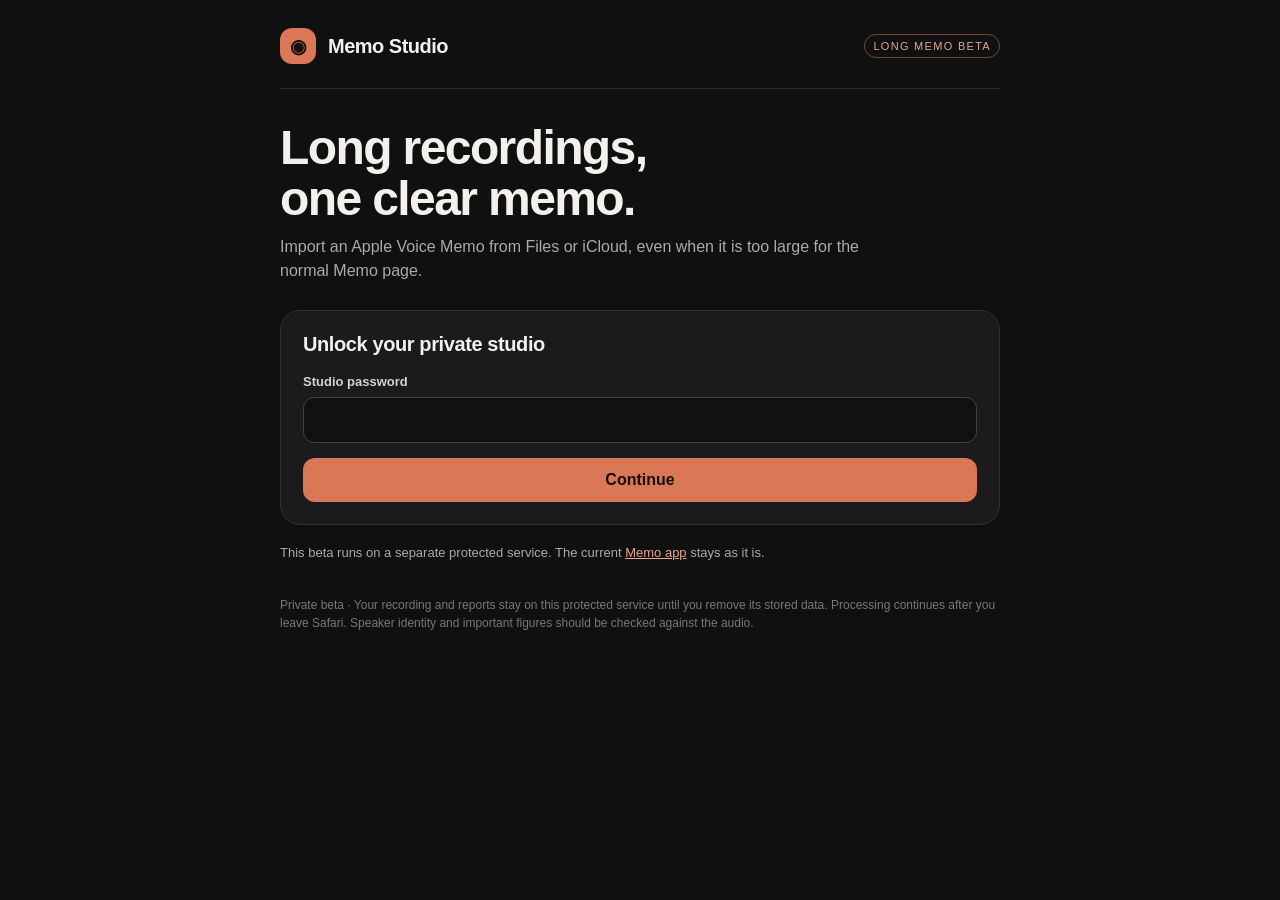
==== long-memo/index.html @ 753908ec "Add protected long-recording Memo beta" ====
<!doctype html>
<html lang="en">
<head>
  <meta charset="utf-8"><meta name="viewport" content="width=device-width, initial-scale=1, viewport-fit=cover">
  <meta name="theme-color" content="#101011"><title>Memo Studio · Long recordings</title>
  <style>
    :root{color-scheme:dark;font-family:-apple-system,BlinkMacSystemFont,"Segoe UI",Arial,sans-serif;background:#101011;color:#f4f1ed}
    *{box-sizing:border-box}body{margin:0}button,input,textarea,select{font:inherit}button{cursor:pointer}button:disabled{opacity:.45;cursor:default}
    .shell{max-width:760px;margin:auto;padding:env(safe-area-inset-top) 20px calc(42px + env(safe-area-inset-bottom))}
    header{display:flex;align-items:center;justify-content:space-between;padding:28px 0 24px;border-bottom:1px solid #28282a}
    .brand{display:flex;align-items:center;gap:12px;font-weight:760;font-size:20px;letter-spacing:-.5px}.brand-mark{display:grid;place-items:center;width:36px;height:36px;border-radius:12px;background:#d97757;color:#17100d;font-size:19px}
    .beta{font-size:11px;letter-spacing:1.3px;color:#e6a58e;border:1px solid #744533;padding:5px 8px;border-radius:20px}
    h1{font-size:clamp(30px,7vw,48px);line-height:1.06;letter-spacing:-1.6px;margin:34px 0 10px}h2{font-size:20px;margin:0 0 18px;letter-spacing:-.4px}h3{font-size:14px;margin:0 0 10px}p{line-height:1.5}.lead{color:#aaa9ad;margin:0 0 27px;max-width:590px}
    .card{background:#1b1b1d;border:1px solid #303033;border-radius:20px;padding:22px;margin:18px 0}.muted{color:#aaa9ad}.small{font-size:13px}.row{display:flex;gap:12px;align-items:center;justify-content:space-between}.stack{display:grid;gap:15px}
    label{display:block;font-size:13px;font-weight:650;color:#d4d2d0;margin-bottom:8px}input[type=text],input[type=password],textarea,select{width:100%;border:1px solid #414145;border-radius:11px;background:#111112;color:#f4f1ed;padding:13px 14px;outline:none}input:focus,textarea:focus,select:focus{border-color:#d97757}textarea{min-height:70px;resize:vertical}
    .drop{display:block;text-align:center;padding:28px 17px;border:1.5px dashed #676064;border-radius:16px;background:#232020;cursor:pointer}.drop strong{display:block;margin:10px 0 3px}.drop input{position:absolute;opacity:0;width:1px;height:1px}.drop:focus-within{outline:2px solid #d97757}
    .choice{display:grid;grid-template-columns:1fr 1fr;gap:10px}.choice label{margin:0;border:1px solid #414145;border-radius:13px;padding:13px;font-weight:500;cursor:pointer}.choice label:has(input:checked){border-color:#d97757;background:#33221c}.choice input{accent-color:#d97757;margin-right:5px}.choice span{display:block;color:#99999e;font-size:12px;line-height:1.35;margin:6px 0 0 21px}
    .primary,.secondary,.linkbutton{border:0;border-radius:12px;padding:13px 18px;font-weight:700}.primary{background:#d97757;color:#170e0b}.secondary{background:#303034;color:#f4f1ed}.linkbutton{background:none;color:#e6a58e;padding:6px 0}.full{width:100%}.actions{display:flex;gap:9px;flex-wrap:wrap}.actions a{display:inline-block;text-decoration:none;color:#f4f1ed;background:#303034;border-radius:10px;padding:11px 12px;font-weight:650;font-size:13px}
    .job{border-top:1px solid #343438;padding:17px 0}.job:first-child{border-top:0;padding-top:0}.job-title{font-weight:720;word-break:break-word}.pill{font-size:11px;border-radius:30px;padding:5px 9px;color:#d3c0a0;background:#3b3224;white-space:nowrap}.pill.ready{color:#a4e4bc;background:#1e3d2b}.pill.failed{color:#f6aba6;background:#4a2727}.progress{height:6px;background:#36363a;border-radius:8px;overflow:hidden;margin:12px 0}.progress i{display:block;height:100%;background:#d97757}
    .notice{background:#342922;border:1px solid #67442e;color:#f4c9ad;padding:12px 14px;border-radius:11px;margin:14px 0;line-height:1.45}.danger{background:#442729;border-color:#803d42;color:#ffd0cd}
    .report{white-space:pre-wrap;line-height:1.6;color:#d8d5d1;max-height:420px;overflow:auto;background:#151516;border:1px solid #2f2f32;border-radius:11px;padding:15px;font-size:14px}.speaker{display:grid;grid-template-columns:1fr 1fr;gap:10px;align-items:center;margin:9px 0}.speaker span{font-size:12px;color:#aaa9ad;word-break:break-word}.speaker input{padding:10px}
    details{margin-top:16px}summary{cursor:pointer;color:#e6a58e;font-weight:650}footer{color:#77777c;font-size:12px;line-height:1.5;margin-top:34px}a{color:#e6a58e}
    @media(max-width:520px){.shell{padding-left:16px;padding-right:16px}.card{padding:18px}.choice{grid-template-columns:1fr}.speaker{grid-template-columns:1fr;gap:3px}}
  </style>
</head>
<body><div class="shell">
  <header><div class="brand"><span class="brand-mark">◉</span> Memo Studio</div><span class="beta">LONG MEMO BETA</span></header>
  <main id="app"></main>
  <footer>Private beta · Your recording and reports stay on this protected service until you remove its stored data. Processing continues after you leave Safari. Speaker identity and important figures should be checked against the audio.</footer>
</div>
<script>
const root=document.getElementById('app');let csrf='',jobs=[],selected=null,busy=false,timer=null;
function escapeHtml(value){return String(value??'').replace(/[&<>"']/g,c=>({'&':'&amp;','<':'&lt;','>':'&gt;','"':'&quot;',"'":'&#39;'}[c]))}
async function api(path,options={}){const headers={...(options.headers||{})};if(options.body&&! (options.body instanceof Blob))headers['Content-Type']='application/json';if(options.method&&options.method!=='GET')headers['X-Memo-CSRF']=csrf;const response=await fetch('/api'+path,{credentials:'same-origin',...options,headers});if(!response.ok){let detail='Request failed ('+response.status+')';try{detail=(await response.json()).detail||detail}catch{}throw Error(detail)}return response.json()}
function error(message){const box=document.getElementById('message');if(box){box.hidden=false;box.className='notice danger';box.textContent=message}else alert(message)}
function stage(job){if(job.status==='uploading')return 'Upload '+Math.round(100*(job.offset||0)/job.size)+'%';if(job.status==='transcribing')return 'Transcribing part '+(job.current_part||1)+' of '+(job.total_parts||'?');return ({queued:'Queued',preparing:'Preparing audio',writing:'Writing reports',ready:'Ready',failed:'Needs attention'})[job.status]||job.status}
function jobCard(job){const progress=job.status==='uploading'?100*(job.offset||0)/job.size:(job.total_parts?100*(job.current_part||0)/job.total_parts:0);return `<div class="job"><div class="row"><span class="job-title">${escapeHtml(job.title)}</span><span class="pill ${job.status}">${escapeHtml(stage(job))}</span></div><div class="small muted" style="margin-top:5px">${escapeHtml(job.filename)} · ${new Date(job.created*1000).toLocaleString()}</div>${['uploading','transcribing','preparing','writing'].includes(job.status)?`<div class="progress"><i style="width:${Math.max(2,Math.min(100,progress))}%"></i></div>`:''}${job.error?`<div class="notice danger">${escapeHtml(job.error)}</div>`:''}<div class="actions" style="margin-top:11px">${job.status==='uploading'?`<button class="secondary" onclick="resume('${job.id}')">Resume upload</button>`:''}${job.status==='failed'?`<button class="secondary" onclick="retry('${job.id}')">Retry processing</button>`:''}${job.status==='ready'?`<button class="secondary" onclick="openJob('${job.id}')">View & download</button>`:''}</div></div>`}
function signedOut(){clearInterval(timer);root.innerHTML=`<h1>Long recordings,<br>one clear memo.</h1><p class="lead">Import an Apple Voice Memo from Files or iCloud, even when it is too large for the normal Memo page.</p><section class="card"><h2>Unlock your private studio</h2><div id="message" hidden></div><label for="password">Studio password</label><input id="password" type="password" autocomplete="current-password"><button class="primary full" style="margin-top:15px" onclick="signIn()">Continue</button></section><p class="small muted">This beta runs on a separate protected service. The current <a href="https://jayeason2680.github.io/memo/">Memo app</a> stays as it is.</p>`}
async function signIn(){try{const answer=await api('/login',{method:'POST',body:JSON.stringify({password:document.getElementById('password').value})});csrf=answer.csrf;await refresh();timer=setInterval(refresh,5000)}catch(e){error(e.message)}}
async function restore(){try{csrf=(await api('/session')).csrf;await refresh();timer=setInterval(refresh,5000)}catch{signedOut()}}
async function refresh(){try{jobs=await api('/jobs');if(!document.getElementById('job-detail')){if(document.getElementById('jobs-list'))renderJobs();else renderHome()}else{const current=document.getElementById('job-detail').dataset.id;const detail=document.getElementById('job-detail');const job=jobs.find(j=>j.id===current);if(job&&(job.status!==detail.dataset.status||String(job.current_part||0)!==detail.dataset.part))await openJob(current)}}catch(e){if(e.message.includes('Sign in'))signedOut()}}
function renderJobs(){document.getElementById('jobs-count').textContent=jobs.length;document.getElementById('jobs-list').innerHTML=jobs.length?jobs.map(jobCard).join(''):'<p class="muted">Your completed memos will appear here.</p>'}
function renderHome(){root.innerHTML=`<h1>Your voice, the full picture.</h1><p class="lead">One iPhone upload. A complete transcript, a focused bilingual report, and a short bilingual summary. You can close Safari after upload and return later.</p><div id="message" hidden></div><section class="card"><h2>New recording</h2><div class="stack"><label class="drop">＋<strong id="file-label">Choose audio from Files or iCloud</strong><span class="small muted">Apple Voice Memos: share to Files first · M4A, MP3, MP4, WAV, WebM · up to 1 GB</span><input id="file" type="file" accept=".m4a,.mp3,.mp4,.mpeg,.mpga,.wav,.webm,audio/*" onchange="picked(this)"></label><div><label for="title">Title</label><input id="title" type="text" maxlength="120" placeholder="Client discussion, journal, meeting…"></div><div><label>Recording type</label><div class="choice"><label><input type="radio" name="mode" value="personal" checked> Personal voice note<span>Best for your own thoughts, multilingual speech, no speaker switches.</span></label><label><input type="radio" name="mode" value="meeting"> Conversation or meeting<span>Speaker labels and timestamps. Review identities across long recordings.</span></label></div></div><div><label for="terms">Names and specialist terms (optional)</label><textarea id="terms" maxlength="500" placeholder="Names, companies, trading symbols, banking terms…"></textarea></div><details><summary>Optional: identify up to four speakers</summary><p class="small muted">Add a clear 2–10 second clip of each speaker, with their name. This helps match speakers across long recordings. Use this only for Conversation or meeting.</p><div id="references"></div><button type="button" class="secondary" onclick="addReference()">Add speaker clip</button></details><button id="start" class="primary full" onclick="startUpload()">Upload and create memo</button></div></section><section class="card"><div class="row"><h2 style="margin:0">Your recordings</h2><span id="jobs-count" class="small muted">${jobs.length}</span></div><div id="jobs-list" style="margin-top:18px">${jobs.length?jobs.map(jobCard).join(''):'<p class="muted">Your completed memos will appear here.</p>'}</div></section>`}
function addReference(){const wrap=document.getElementById('references');if(wrap.children.length>=4)return error('Use up to four speaker clips.');const row=document.createElement('div');row.className='stack';row.style.margin='14px 0';row.innerHTML='<input class="ref-name" type="text" maxlength="80" placeholder="Speaker name"><input class="ref-file" type="file" accept="audio/*,.m4a,.mp3,.wav,.webm">';wrap.append(row)}
function picked(input){selected=input.files?.[0]||null;document.getElementById('file-label').textContent=selected?selected.name:'Choose audio from Files or iCloud';if(selected&&!document.getElementById('title').value)document.getElementById('title').value=selected.name.replace(/\.[^.]+$/,'')}
async function startUpload(){if(busy)return;const file=selected;if(!file)return error('Choose an audio file first.');if(file.size>1024**3)return error('The beta accepts files up to 1 GB.');const title=document.getElementById('title').value.trim()||file.name;const mode=document.querySelector('input[name=mode]:checked').value;const terms=document.getElementById('terms').value;const refs=[...document.querySelectorAll('#references .stack')].map(row=>({name:row.querySelector('.ref-name').value.trim(),file:row.querySelector('.ref-file').files[0]}));if(refs.length&&mode!=='meeting')return error('Speaker clips require Conversation or meeting mode.');if(refs.some(ref=>!ref.name||!ref.file))return error('Each speaker clip needs a name and audio file.');try{busy=true;document.getElementById('start').disabled=true;const job=await api('/jobs',{method:'POST',body:JSON.stringify({title,filename:file.name,size:file.size,mode,terms})});for(const ref of refs)await api('/jobs/'+job.id+'/speaker-reference',{method:'POST',headers:{'X-Speaker-Name':encodeURIComponent(ref.name),'X-File-Name':ref.file.name},body:ref.file});await sendFile(job.id,file)}catch(e){error(e.message)}finally{busy=false;const button=document.getElementById('start');if(button)button.disabled=false}}
async function sendFile(id,file){let job=await api('/jobs/'+id);if(file.name!==job.filename||file.size!==job.size)throw Error('Choose the same file to resume: '+job.filename);let offset=job.offset;while(offset<file.size){const part=file.slice(offset,offset+4*1024*1024);try{const answer=await api('/jobs/'+id+'/upload',{method:'PUT',headers:{'X-Upload-Offset':String(offset)},body:part});offset=answer.offset}catch(e){job=await api('/jobs/'+id);if(job.offset>offset){offset=job.offset;continue}throw e}const card=jobs.find(j=>j.id===id);if(card){card.offset=offset;if(document.getElementById('jobs-list'))renderJobs()}}await api('/jobs/'+id+'/finish',{method:'POST'});selected=null;await refresh();openJob(id)}
async function resume(id){const job=jobs.find(j=>j.id===id);if(!job)return;const picker=document.createElement('input');picker.type='file';picker.accept='.m4a,.mp3,.mp4,.mpeg,.mpga,.wav,.webm,audio/*';picker.onchange=async()=>{try{await sendFile(id,picker.files[0])}catch(e){error(e.message)}};picker.click()}
async function retry(id){try{await api('/jobs/'+id+'/retry',{method:'POST'});await refresh()}catch(e){error(e.message)}}
function download(id,name){return '/api/jobs/'+id+'/downloads/'+name}
async function openJob(id){let job=await api('/jobs/'+id);const report=job.report||{};root.innerHTML=`<div id="job-detail" data-id="${id}" data-status="${job.status}" data-part="${job.current_part||0}"><div class="row"><button class="linkbutton" onclick="renderHome()">← All recordings</button><button class="linkbutton" onclick="deleteJob('${id}')">Delete recording</button></div><h1>${escapeHtml(job.title)}</h1><p class="lead">${escapeHtml(stage(job))}${job.duration_seconds?' · '+Math.round(job.duration_seconds/60)+' min':''}</p><div id="message" hidden></div>${job.error?`<div class="notice danger">${escapeHtml(job.error)} <button class="secondary" onclick="retry('${id}')">Retry</button></div>`:''}${job.status==='ready'?`<section class="card"><h2>Your downloads</h2><div class="actions"><a href="${download(id,'transcript.txt')}">Full transcript · TXT</a><a href="${download(id,'comprehensive.docx')}">Full report · Word</a><a href="${download(id,'brief.docx')}">Brief summary · Word</a><a href="${download(id,'memo-downloads.zip')}">Download all · ZIP</a></div><p class="small muted">English and 中文 are included in both reports. The transcript preserves spoken languages.</p></section>${job.speakers?.length?`<section class="card"><h2>Review speakers</h2><p class="small muted">Labels from separate parts are kept distinct unless you confirm they are the same person. Enter the same name for matching speakers, then save to update the transcript download.</p><div id="speakers">${job.speakers.map((speaker,i)=>`<div class="speaker"><span>${escapeHtml(speaker)}</span><input data-speaker="${escapeHtml(speaker)}" value="${escapeHtml(job.speaker_names?.[speaker]||'')}" placeholder="Name or preferred label"></div>`).join('')}</div><button class="secondary" onclick="saveSpeakers('${id}')">Save speaker names</button></section>`:''}<section class="card"><h2>Brief summary</h2><h3>English</h3><div class="report">${escapeHtml(report.brief_en)}</div><h3 style="margin-top:20px">中文</h3><div class="report">${escapeHtml(report.brief_zh)}</div><details><summary>Read comprehensive report</summary><h3 style="margin-top:18px">English</h3><div class="report">${escapeHtml(report.comprehensive_en)}</div><h3 style="margin-top:18px">中文</h3><div class="report">${escapeHtml(report.comprehensive_zh)}</div></details></section>`:`<section class="card"><h2>Working on your memo</h2><p class="muted">${escapeHtml(stage(job))}. Once upload is complete, you can leave Safari and return later.</p><div class="progress"><i style="width:${job.total_parts?Math.max(3,100*(job.current_part||0)/job.total_parts):3}%"></i></div></section>`}</div>`}
async function deleteJob(id){if(!confirm('Permanently delete this recording, transcript and reports from the beta service?'))return;try{await api('/jobs/'+id,{method:'DELETE'});await refresh();renderHome()}catch(e){error(e.message)}}
async function saveSpeakers(id){const names={};document.querySelectorAll('[data-speaker]').forEach(input=>{if(input.value.trim())names[input.dataset.speaker]=input.value.trim()});try{const updated=await api('/jobs/'+id+'/speakers',{method:'POST',body:JSON.stringify({names})});jobs=jobs.map(j=>j.id===id?updated:j);openJob(id)}catch(e){error(e.message)}}
restore();
</script></body></html>
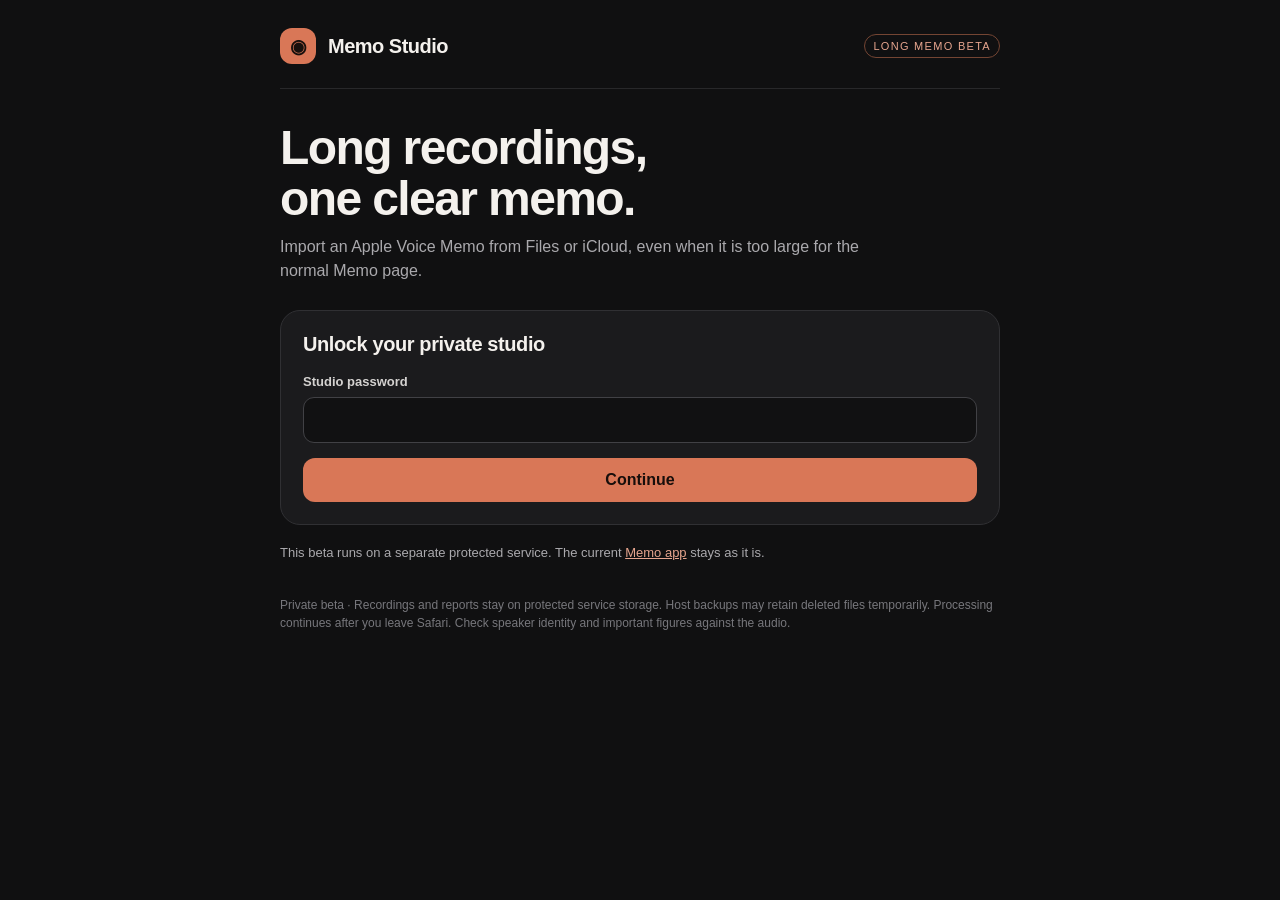
==== commit 1ff4fcc4: "Prepare Render Singapore deployment for Memo beta" ====
--- a/long-memo/index.html
+++ b/long-memo/index.html
@@ -26,7 +26,7 @@
 <body><div class="shell">
   <header><div class="brand"><span class="brand-mark">◉</span> Memo Studio</div><span class="beta">LONG MEMO BETA</span></header>
   <main id="app"></main>
-  <footer>Private beta · Your recording and reports stay on this protected service until you remove its stored data. Processing continues after you leave Safari. Speaker identity and important figures should be checked against the audio.</footer>
+  <footer>Private beta · Recordings and reports stay on protected service storage. Host backups may retain deleted files temporarily. Processing continues after you leave Safari. Check speaker identity and important figures against the audio.</footer>
 </div>
 <script>
 const root=document.getElementById('app');let csrf='',jobs=[],selected=null,busy=false,timer=null;
@@ -40,7 +40,7 @@
 async function restore(){try{csrf=(await api('/session')).csrf;await refresh();timer=setInterval(refresh,5000)}catch{signedOut()}}
 async function refresh(){try{jobs=await api('/jobs');if(!document.getElementById('job-detail')){if(document.getElementById('jobs-list'))renderJobs();else renderHome()}else{const current=document.getElementById('job-detail').dataset.id;const detail=document.getElementById('job-detail');const job=jobs.find(j=>j.id===current);if(job&&(job.status!==detail.dataset.status||String(job.current_part||0)!==detail.dataset.part))await openJob(current)}}catch(e){if(e.message.includes('Sign in'))signedOut()}}
 function renderJobs(){document.getElementById('jobs-count').textContent=jobs.length;document.getElementById('jobs-list').innerHTML=jobs.length?jobs.map(jobCard).join(''):'<p class="muted">Your completed memos will appear here.</p>'}
-function renderHome(){root.innerHTML=`<h1>Your voice, the full picture.</h1><p class="lead">One iPhone upload. A complete transcript, a focused bilingual report, and a short bilingual summary. You can close Safari after upload and return later.</p><div id="message" hidden></div><section class="card"><h2>New recording</h2><div class="stack"><label class="drop">＋<strong id="file-label">Choose audio from Files or iCloud</strong><span class="small muted">Apple Voice Memos: share to Files first · M4A, MP3, MP4, WAV, WebM · up to 1 GB</span><input id="file" type="file" accept=".m4a,.mp3,.mp4,.mpeg,.mpga,.wav,.webm,audio/*" onchange="picked(this)"></label><div><label for="title">Title</label><input id="title" type="text" maxlength="120" placeholder="Client discussion, journal, meeting…"></div><div><label>Recording type</label><div class="choice"><label><input type="radio" name="mode" value="personal" checked> Personal voice note<span>Best for your own thoughts, multilingual speech, no speaker switches.</span></label><label><input type="radio" name="mode" value="meeting"> Conversation or meeting<span>Speaker labels and timestamps. Review identities across long recordings.</span></label></div></div><div><label for="terms">Names and specialist terms (optional)</label><textarea id="terms" maxlength="500" placeholder="Names, companies, trading symbols, banking terms…"></textarea></div><details><summary>Optional: identify up to four speakers</summary><p class="small muted">Add a clear 2–10 second clip of each speaker, with their name. This helps match speakers across long recordings. Use this only for Conversation or meeting.</p><div id="references"></div><button type="button" class="secondary" onclick="addReference()">Add speaker clip</button></details><button id="start" class="primary full" onclick="startUpload()">Upload and create memo</button></div></section><section class="card"><div class="row"><h2 style="margin:0">Your recordings</h2><span id="jobs-count" class="small muted">${jobs.length}</span></div><div id="jobs-list" style="margin-top:18px">${jobs.length?jobs.map(jobCard).join(''):'<p class="muted">Your completed memos will appear here.</p>'}</div></section>`}
+function renderHome(){root.innerHTML=`<h1>Your voice, the full picture.</h1><p class="lead">One iPhone upload. A complete transcript, a focused bilingual report, and a short bilingual summary. You can close Safari after upload and return later.</p><div id="message" hidden></div><section class="card"><h2>New recording</h2><div class="stack"><label class="drop">＋<strong id="file-label">Choose audio from Files or iCloud</strong><span class="small muted">Apple Voice Memos: share to Files first · M4A, MP3, MP4, WAV, WebM · up to 1 GB</span><input id="file" type="file" accept=".m4a,.mp3,.mp4,.mpeg,.mpga,.wav,.webm,audio/*" onchange="picked(this)"></label><div><label for="title">Title</label><input id="title" type="text" maxlength="120" placeholder="Client discussion, journal, meeting…"></div><div><label>Recording type</label><div class="choice"><label><input type="radio" name="mode" value="personal" checked> Personal voice note<span>Best for your own thoughts, multilingual speech, no speaker switches.</span></label><label><input type="radio" name="mode" value="meeting"> Conversation or meeting<span>Speaker labels and timestamps. Review identities across long recordings.</span></label></div></div><div><label for="terms">Names and specialist terms (optional)</label><textarea id="terms" maxlength="500" placeholder="Names, companies, trading symbols, banking terms…"></textarea></div><details><summary>Optional: identify up to four speakers</summary><p class="small muted">Add a clear 2–10 second clip of each speaker, with their name. This helps match speakers across long recordings. Use this only for Conversation or meeting.</p><div id="references"></div><button type="button" class="secondary" onclick="addReference()">Add speaker clip</button></details><p class="small muted" style="margin:0">Audio and transcript are sent to OpenAI for processing. Use personal or approved recordings; API monitoring may retain content temporarily.</p><button id="start" class="primary full" onclick="startUpload()">Upload and create memo</button></div></section><section class="card"><div class="row"><h2 style="margin:0">Your recordings</h2><span id="jobs-count" class="small muted">${jobs.length}</span></div><div id="jobs-list" style="margin-top:18px">${jobs.length?jobs.map(jobCard).join(''):'<p class="muted">Your completed memos will appear here.</p>'}</div></section>`}
 function addReference(){const wrap=document.getElementById('references');if(wrap.children.length>=4)return error('Use up to four speaker clips.');const row=document.createElement('div');row.className='stack';row.style.margin='14px 0';row.innerHTML='<input class="ref-name" type="text" maxlength="80" placeholder="Speaker name"><input class="ref-file" type="file" accept="audio/*,.m4a,.mp3,.wav,.webm">';wrap.append(row)}
 function picked(input){selected=input.files?.[0]||null;document.getElementById('file-label').textContent=selected?selected.name:'Choose audio from Files or iCloud';if(selected&&!document.getElementById('title').value)document.getElementById('title').value=selected.name.replace(/\.[^.]+$/,'')}
 async function startUpload(){if(busy)return;const file=selected;if(!file)return error('Choose an audio file first.');if(file.size>1024**3)return error('The beta accepts files up to 1 GB.');const title=document.getElementById('title').value.trim()||file.name;const mode=document.querySelector('input[name=mode]:checked').value;const terms=document.getElementById('terms').value;const refs=[...document.querySelectorAll('#references .stack')].map(row=>({name:row.querySelector('.ref-name').value.trim(),file:row.querySelector('.ref-file').files[0]}));if(refs.length&&mode!=='meeting')return error('Speaker clips require Conversation or meeting mode.');if(refs.some(ref=>!ref.name||!ref.file))return error('Each speaker clip needs a name and audio file.');try{busy=true;document.getElementById('start').disabled=true;const job=await api('/jobs',{method:'POST',body:JSON.stringify({title,filename:file.name,size:file.size,mode,terms})});for(const ref of refs)await api('/jobs/'+job.id+'/speaker-reference',{method:'POST',headers:{'X-Speaker-Name':encodeURIComponent(ref.name),'X-File-Name':ref.file.name},body:ref.file});await sendFile(job.id,file)}catch(e){error(e.message)}finally{busy=false;const button=document.getElementById('start');if(button)button.disabled=false}}
@@ -49,7 +49,7 @@
 async function retry(id){try{await api('/jobs/'+id+'/retry',{method:'POST'});await refresh()}catch(e){error(e.message)}}
 function download(id,name){return '/api/jobs/'+id+'/downloads/'+name}
 async function openJob(id){let job=await api('/jobs/'+id);const report=job.report||{};root.innerHTML=`<div id="job-detail" data-id="${id}" data-status="${job.status}" data-part="${job.current_part||0}"><div class="row"><button class="linkbutton" onclick="renderHome()">← All recordings</button><button class="linkbutton" onclick="deleteJob('${id}')">Delete recording</button></div><h1>${escapeHtml(job.title)}</h1><p class="lead">${escapeHtml(stage(job))}${job.duration_seconds?' · '+Math.round(job.duration_seconds/60)+' min':''}</p><div id="message" hidden></div>${job.error?`<div class="notice danger">${escapeHtml(job.error)} <button class="secondary" onclick="retry('${id}')">Retry</button></div>`:''}${job.status==='ready'?`<section class="card"><h2>Your downloads</h2><div class="actions"><a href="${download(id,'transcript.txt')}">Full transcript · TXT</a><a href="${download(id,'comprehensive.docx')}">Full report · Word</a><a href="${download(id,'brief.docx')}">Brief summary · Word</a><a href="${download(id,'memo-downloads.zip')}">Download all · ZIP</a></div><p class="small muted">English and 中文 are included in both reports. The transcript preserves spoken languages.</p></section>${job.speakers?.length?`<section class="card"><h2>Review speakers</h2><p class="small muted">Labels from separate parts are kept distinct unless you confirm they are the same person. Enter the same name for matching speakers, then save to update the transcript download.</p><div id="speakers">${job.speakers.map((speaker,i)=>`<div class="speaker"><span>${escapeHtml(speaker)}</span><input data-speaker="${escapeHtml(speaker)}" value="${escapeHtml(job.speaker_names?.[speaker]||'')}" placeholder="Name or preferred label"></div>`).join('')}</div><button class="secondary" onclick="saveSpeakers('${id}')">Save speaker names</button></section>`:''}<section class="card"><h2>Brief summary</h2><h3>English</h3><div class="report">${escapeHtml(report.brief_en)}</div><h3 style="margin-top:20px">中文</h3><div class="report">${escapeHtml(report.brief_zh)}</div><details><summary>Read comprehensive report</summary><h3 style="margin-top:18px">English</h3><div class="report">${escapeHtml(report.comprehensive_en)}</div><h3 style="margin-top:18px">中文</h3><div class="report">${escapeHtml(report.comprehensive_zh)}</div></details></section>`:`<section class="card"><h2>Working on your memo</h2><p class="muted">${escapeHtml(stage(job))}. Once upload is complete, you can leave Safari and return later.</p><div class="progress"><i style="width:${job.total_parts?Math.max(3,100*(job.current_part||0)/job.total_parts):3}%"></i></div></section>`}</div>`}
-async function deleteJob(id){if(!confirm('Permanently delete this recording, transcript and reports from the beta service?'))return;try{await api('/jobs/'+id,{method:'DELETE'});await refresh();renderHome()}catch(e){error(e.message)}}
+async function deleteJob(id){if(!confirm('Delete this recording, transcript and reports from active storage? Host backups may retain copies temporarily.'))return;try{await api('/jobs/'+id,{method:'DELETE'});await refresh();renderHome()}catch(e){error(e.message)}}
 async function saveSpeakers(id){const names={};document.querySelectorAll('[data-speaker]').forEach(input=>{if(input.value.trim())names[input.dataset.speaker]=input.value.trim()});try{const updated=await api('/jobs/'+id+'/speakers',{method:'POST',body:JSON.stringify({names})});jobs=jobs.map(j=>j.id===id?updated:j);openJob(id)}catch(e){error(e.message)}}
 restore();
 </script></body></html>
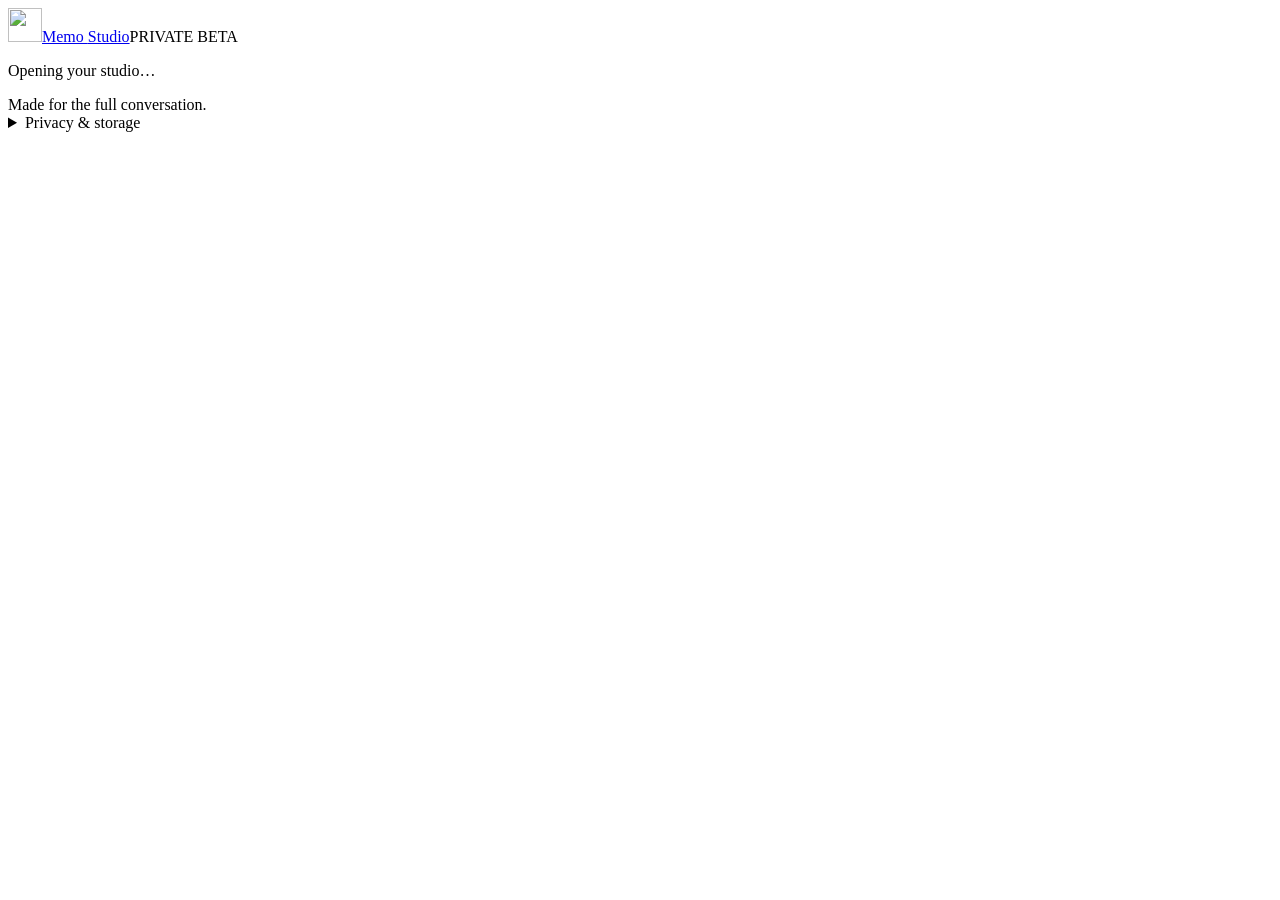
==== commit add47c6c: "Polish iPhone import and add bilingual transcript reading" ====
--- a/long-memo/index.html
+++ b/long-memo/index.html
@@ -1,55 +1,25 @@
 <!doctype html>
 <html lang="en">
 <head>
-  <meta charset="utf-8"><meta name="viewport" content="width=device-width, initial-scale=1, viewport-fit=cover">
-  <meta name="theme-color" content="#101011"><title>Memo Studio · Long recordings</title>
-  <style>
-    :root{color-scheme:dark;font-family:-apple-system,BlinkMacSystemFont,"Segoe UI",Arial,sans-serif;background:#101011;color:#f4f1ed}
-    *{box-sizing:border-box}body{margin:0}button,input,textarea,select{font:inherit}button{cursor:pointer}button:disabled{opacity:.45;cursor:default}
-    .shell{max-width:760px;margin:auto;padding:env(safe-area-inset-top) 20px calc(42px + env(safe-area-inset-bottom))}
-    header{display:flex;align-items:center;justify-content:space-between;padding:28px 0 24px;border-bottom:1px solid #28282a}
-    .brand{display:flex;align-items:center;gap:12px;font-weight:760;font-size:20px;letter-spacing:-.5px}.brand-mark{display:grid;place-items:center;width:36px;height:36px;border-radius:12px;background:#d97757;color:#17100d;font-size:19px}
-    .beta{font-size:11px;letter-spacing:1.3px;color:#e6a58e;border:1px solid #744533;padding:5px 8px;border-radius:20px}
-    h1{font-size:clamp(30px,7vw,48px);line-height:1.06;letter-spacing:-1.6px;margin:34px 0 10px}h2{font-size:20px;margin:0 0 18px;letter-spacing:-.4px}h3{font-size:14px;margin:0 0 10px}p{line-height:1.5}.lead{color:#aaa9ad;margin:0 0 27px;max-width:590px}
-    .card{background:#1b1b1d;border:1px solid #303033;border-radius:20px;padding:22px;margin:18px 0}.muted{color:#aaa9ad}.small{font-size:13px}.row{display:flex;gap:12px;align-items:center;justify-content:space-between}.stack{display:grid;gap:15px}
-    label{display:block;font-size:13px;font-weight:650;color:#d4d2d0;margin-bottom:8px}input[type=text],input[type=password],textarea,select{width:100%;border:1px solid #414145;border-radius:11px;background:#111112;color:#f4f1ed;padding:13px 14px;outline:none}input:focus,textarea:focus,select:focus{border-color:#d97757}textarea{min-height:70px;resize:vertical}
-    .drop{display:block;text-align:center;padding:28px 17px;border:1.5px dashed #676064;border-radius:16px;background:#232020;cursor:pointer}.drop strong{display:block;margin:10px 0 3px}.drop input{position:absolute;opacity:0;width:1px;height:1px}.drop:focus-within{outline:2px solid #d97757}
-    .choice{display:grid;grid-template-columns:1fr 1fr;gap:10px}.choice label{margin:0;border:1px solid #414145;border-radius:13px;padding:13px;font-weight:500;cursor:pointer}.choice label:has(input:checked){border-color:#d97757;background:#33221c}.choice input{accent-color:#d97757;margin-right:5px}.choice span{display:block;color:#99999e;font-size:12px;line-height:1.35;margin:6px 0 0 21px}
-    .primary,.secondary,.linkbutton{border:0;border-radius:12px;padding:13px 18px;font-weight:700}.primary{background:#d97757;color:#170e0b}.secondary{background:#303034;color:#f4f1ed}.linkbutton{background:none;color:#e6a58e;padding:6px 0}.full{width:100%}.actions{display:flex;gap:9px;flex-wrap:wrap}.actions a{display:inline-block;text-decoration:none;color:#f4f1ed;background:#303034;border-radius:10px;padding:11px 12px;font-weight:650;font-size:13px}
-    .job{border-top:1px solid #343438;padding:17px 0}.job:first-child{border-top:0;padding-top:0}.job-title{font-weight:720;word-break:break-word}.pill{font-size:11px;border-radius:30px;padding:5px 9px;color:#d3c0a0;background:#3b3224;white-space:nowrap}.pill.ready{color:#a4e4bc;background:#1e3d2b}.pill.failed{color:#f6aba6;background:#4a2727}.progress{height:6px;background:#36363a;border-radius:8px;overflow:hidden;margin:12px 0}.progress i{display:block;height:100%;background:#d97757}
-    .notice{background:#342922;border:1px solid #67442e;color:#f4c9ad;padding:12px 14px;border-radius:11px;margin:14px 0;line-height:1.45}.danger{background:#442729;border-color:#803d42;color:#ffd0cd}
-    .report{white-space:pre-wrap;line-height:1.6;color:#d8d5d1;max-height:420px;overflow:auto;background:#151516;border:1px solid #2f2f32;border-radius:11px;padding:15px;font-size:14px}.speaker{display:grid;grid-template-columns:1fr 1fr;gap:10px;align-items:center;margin:9px 0}.speaker span{font-size:12px;color:#aaa9ad;word-break:break-word}.speaker input{padding:10px}
-    details{margin-top:16px}summary{cursor:pointer;color:#e6a58e;font-weight:650}footer{color:#77777c;font-size:12px;line-height:1.5;margin-top:34px}a{color:#e6a58e}
-    @media(max-width:520px){.shell{padding-left:16px;padding-right:16px}.card{padding:18px}.choice{grid-template-columns:1fr}.speaker{grid-template-columns:1fr;gap:3px}}
-  </style>
+  <meta charset="utf-8">
+  <meta name="viewport" content="width=device-width, initial-scale=1, viewport-fit=cover">
+  <meta name="theme-color" content="#f7f5f1">
+  <meta name="apple-mobile-web-app-capable" content="yes">
+  <meta name="apple-mobile-web-app-title" content="Memo Studio">
+  <meta name="apple-mobile-web-app-status-bar-style" content="default">
+  <title>Memo Studio</title>
+  <link rel="icon" href="/assets/icon.svg" type="image/svg+xml">
+  <link rel="manifest" href="/assets/manifest.webmanifest">
+  <link rel="stylesheet" href="/assets/studio.css">
+  <script src="/assets/studio.js" defer></script>
 </head>
-<body><div class="shell">
-  <header><div class="brand"><span class="brand-mark">◉</span> Memo Studio</div><span class="beta">LONG MEMO BETA</span></header>
-  <main id="app"></main>
-  <footer>Private beta · Recordings and reports stay on protected service storage. Host backups may retain deleted files temporarily. Processing continues after you leave Safari. Check speaker identity and important figures against the audio.</footer>
-</div>
-<script>
-const root=document.getElementById('app');let csrf='',jobs=[],selected=null,busy=false,timer=null;
-function escapeHtml(value){return String(value??'').replace(/[&<>"']/g,c=>({'&':'&amp;','<':'&lt;','>':'&gt;','"':'&quot;',"'":'&#39;'}[c]))}
-async function api(path,options={}){const headers={...(options.headers||{})};if(options.body&&! (options.body instanceof Blob))headers['Content-Type']='application/json';if(options.method&&options.method!=='GET')headers['X-Memo-CSRF']=csrf;const response=await fetch('/api'+path,{credentials:'same-origin',...options,headers});if(!response.ok){let detail='Request failed ('+response.status+')';try{detail=(await response.json()).detail||detail}catch{}throw Error(detail)}return response.json()}
-function error(message){const box=document.getElementById('message');if(box){box.hidden=false;box.className='notice danger';box.textContent=message}else alert(message)}
-function stage(job){if(job.status==='uploading')return 'Upload '+Math.round(100*(job.offset||0)/job.size)+'%';if(job.status==='transcribing')return 'Transcribing part '+(job.current_part||1)+' of '+(job.total_parts||'?');return ({queued:'Queued',preparing:'Preparing audio',writing:'Writing reports',ready:'Ready',failed:'Needs attention'})[job.status]||job.status}
-function jobCard(job){const progress=job.status==='uploading'?100*(job.offset||0)/job.size:(job.total_parts?100*(job.current_part||0)/job.total_parts:0);return `<div class="job"><div class="row"><span class="job-title">${escapeHtml(job.title)}</span><span class="pill ${job.status}">${escapeHtml(stage(job))}</span></div><div class="small muted" style="margin-top:5px">${escapeHtml(job.filename)} · ${new Date(job.created*1000).toLocaleString()}</div>${['uploading','transcribing','preparing','writing'].includes(job.status)?`<div class="progress"><i style="width:${Math.max(2,Math.min(100,progress))}%"></i></div>`:''}${job.error?`<div class="notice danger">${escapeHtml(job.error)}</div>`:''}<div class="actions" style="margin-top:11px">${job.status==='uploading'?`<button class="secondary" onclick="resume('${job.id}')">Resume upload</button>`:''}${job.status==='failed'?`<button class="secondary" onclick="retry('${job.id}')">Retry processing</button>`:''}${job.status==='ready'?`<button class="secondary" onclick="openJob('${job.id}')">View & download</button>`:''}</div></div>`}
-function signedOut(){clearInterval(timer);root.innerHTML=`<h1>Long recordings,<br>one clear memo.</h1><p class="lead">Import an Apple Voice Memo from Files or iCloud, even when it is too large for the normal Memo page.</p><section class="card"><h2>Unlock your private studio</h2><div id="message" hidden></div><label for="password">Studio password</label><input id="password" type="password" autocomplete="current-password"><button class="primary full" style="margin-top:15px" onclick="signIn()">Continue</button></section><p class="small muted">This beta runs on a separate protected service. The current <a href="https://jayeason2680.github.io/memo/">Memo app</a> stays as it is.</p>`}
-async function signIn(){try{const answer=await api('/login',{method:'POST',body:JSON.stringify({password:document.getElementById('password').value})});csrf=answer.csrf;await refresh();timer=setInterval(refresh,5000)}catch(e){error(e.message)}}
-async function restore(){try{csrf=(await api('/session')).csrf;await refresh();timer=setInterval(refresh,5000)}catch{signedOut()}}
-async function refresh(){try{jobs=await api('/jobs');if(!document.getElementById('job-detail')){if(document.getElementById('jobs-list'))renderJobs();else renderHome()}else{const current=document.getElementById('job-detail').dataset.id;const detail=document.getElementById('job-detail');const job=jobs.find(j=>j.id===current);if(job&&(job.status!==detail.dataset.status||String(job.current_part||0)!==detail.dataset.part))await openJob(current)}}catch(e){if(e.message.includes('Sign in'))signedOut()}}
-function renderJobs(){document.getElementById('jobs-count').textContent=jobs.length;document.getElementById('jobs-list').innerHTML=jobs.length?jobs.map(jobCard).join(''):'<p class="muted">Your completed memos will appear here.</p>'}
-function renderHome(){root.innerHTML=`<h1>Your voice, the full picture.</h1><p class="lead">One iPhone upload. A complete transcript, a focused bilingual report, and a short bilingual summary. You can close Safari after upload and return later.</p><div id="message" hidden></div><section class="card"><h2>New recording</h2><div class="stack"><label class="drop">＋<strong id="file-label">Choose audio from Files or iCloud</strong><span class="small muted">Apple Voice Memos: share to Files first · M4A, MP3, MP4, WAV, WebM · up to 1 GB</span><input id="file" type="file" accept=".m4a,.mp3,.mp4,.mpeg,.mpga,.wav,.webm,audio/*" onchange="picked(this)"></label><div><label for="title">Title</label><input id="title" type="text" maxlength="120" placeholder="Client discussion, journal, meeting…"></div><div><label>Recording type</label><div class="choice"><label><input type="radio" name="mode" value="personal" checked> Personal voice note<span>Best for your own thoughts, multilingual speech, no speaker switches.</span></label><label><input type="radio" name="mode" value="meeting"> Conversation or meeting<span>Speaker labels and timestamps. Review identities across long recordings.</span></label></div></div><div><label for="terms">Names and specialist terms (optional)</label><textarea id="terms" maxlength="500" placeholder="Names, companies, trading symbols, banking terms…"></textarea></div><details><summary>Optional: identify up to four speakers</summary><p class="small muted">Add a clear 2–10 second clip of each speaker, with their name. This helps match speakers across long recordings. Use this only for Conversation or meeting.</p><div id="references"></div><button type="button" class="secondary" onclick="addReference()">Add speaker clip</button></details><p class="small muted" style="margin:0">Audio and transcript are sent to OpenAI for processing. Use personal or approved recordings; API monitoring may retain content temporarily.</p><button id="start" class="primary full" onclick="startUpload()">Upload and create memo</button></div></section><section class="card"><div class="row"><h2 style="margin:0">Your recordings</h2><span id="jobs-count" class="small muted">${jobs.length}</span></div><div id="jobs-list" style="margin-top:18px">${jobs.length?jobs.map(jobCard).join(''):'<p class="muted">Your completed memos will appear here.</p>'}</div></section>`}
-function addReference(){const wrap=document.getElementById('references');if(wrap.children.length>=4)return error('Use up to four speaker clips.');const row=document.createElement('div');row.className='stack';row.style.margin='14px 0';row.innerHTML='<input class="ref-name" type="text" maxlength="80" placeholder="Speaker name"><input class="ref-file" type="file" accept="audio/*,.m4a,.mp3,.wav,.webm">';wrap.append(row)}
-function picked(input){selected=input.files?.[0]||null;document.getElementById('file-label').textContent=selected?selected.name:'Choose audio from Files or iCloud';if(selected&&!document.getElementById('title').value)document.getElementById('title').value=selected.name.replace(/\.[^.]+$/,'')}
-async function startUpload(){if(busy)return;const file=selected;if(!file)return error('Choose an audio file first.');if(file.size>1024**3)return error('The beta accepts files up to 1 GB.');const title=document.getElementById('title').value.trim()||file.name;const mode=document.querySelector('input[name=mode]:checked').value;const terms=document.getElementById('terms').value;const refs=[...document.querySelectorAll('#references .stack')].map(row=>({name:row.querySelector('.ref-name').value.trim(),file:row.querySelector('.ref-file').files[0]}));if(refs.length&&mode!=='meeting')return error('Speaker clips require Conversation or meeting mode.');if(refs.some(ref=>!ref.name||!ref.file))return error('Each speaker clip needs a name and audio file.');try{busy=true;document.getElementById('start').disabled=true;const job=await api('/jobs',{method:'POST',body:JSON.stringify({title,filename:file.name,size:file.size,mode,terms})});for(const ref of refs)await api('/jobs/'+job.id+'/speaker-reference',{method:'POST',headers:{'X-Speaker-Name':encodeURIComponent(ref.name),'X-File-Name':ref.file.name},body:ref.file});await sendFile(job.id,file)}catch(e){error(e.message)}finally{busy=false;const button=document.getElementById('start');if(button)button.disabled=false}}
-async function sendFile(id,file){let job=await api('/jobs/'+id);if(file.name!==job.filename||file.size!==job.size)throw Error('Choose the same file to resume: '+job.filename);let offset=job.offset;while(offset<file.size){const part=file.slice(offset,offset+4*1024*1024);try{const answer=await api('/jobs/'+id+'/upload',{method:'PUT',headers:{'X-Upload-Offset':String(offset)},body:part});offset=answer.offset}catch(e){job=await api('/jobs/'+id);if(job.offset>offset){offset=job.offset;continue}throw e}const card=jobs.find(j=>j.id===id);if(card){card.offset=offset;if(document.getElementById('jobs-list'))renderJobs()}}await api('/jobs/'+id+'/finish',{method:'POST'});selected=null;await refresh();openJob(id)}
-async function resume(id){const job=jobs.find(j=>j.id===id);if(!job)return;const picker=document.createElement('input');picker.type='file';picker.accept='.m4a,.mp3,.mp4,.mpeg,.mpga,.wav,.webm,audio/*';picker.onchange=async()=>{try{await sendFile(id,picker.files[0])}catch(e){error(e.message)}};picker.click()}
-async function retry(id){try{await api('/jobs/'+id+'/retry',{method:'POST'});await refresh()}catch(e){error(e.message)}}
-function download(id,name){return '/api/jobs/'+id+'/downloads/'+name}
-async function openJob(id){let job=await api('/jobs/'+id);const report=job.report||{};root.innerHTML=`<div id="job-detail" data-id="${id}" data-status="${job.status}" data-part="${job.current_part||0}"><div class="row"><button class="linkbutton" onclick="renderHome()">← All recordings</button><button class="linkbutton" onclick="deleteJob('${id}')">Delete recording</button></div><h1>${escapeHtml(job.title)}</h1><p class="lead">${escapeHtml(stage(job))}${job.duration_seconds?' · '+Math.round(job.duration_seconds/60)+' min':''}</p><div id="message" hidden></div>${job.error?`<div class="notice danger">${escapeHtml(job.error)} <button class="secondary" onclick="retry('${id}')">Retry</button></div>`:''}${job.status==='ready'?`<section class="card"><h2>Your downloads</h2><div class="actions"><a href="${download(id,'transcript.txt')}">Full transcript · TXT</a><a href="${download(id,'comprehensive.docx')}">Full report · Word</a><a href="${download(id,'brief.docx')}">Brief summary · Word</a><a href="${download(id,'memo-downloads.zip')}">Download all · ZIP</a></div><p class="small muted">English and 中文 are included in both reports. The transcript preserves spoken languages.</p></section>${job.speakers?.length?`<section class="card"><h2>Review speakers</h2><p class="small muted">Labels from separate parts are kept distinct unless you confirm they are the same person. Enter the same name for matching speakers, then save to update the transcript download.</p><div id="speakers">${job.speakers.map((speaker,i)=>`<div class="speaker"><span>${escapeHtml(speaker)}</span><input data-speaker="${escapeHtml(speaker)}" value="${escapeHtml(job.speaker_names?.[speaker]||'')}" placeholder="Name or preferred label"></div>`).join('')}</div><button class="secondary" onclick="saveSpeakers('${id}')">Save speaker names</button></section>`:''}<section class="card"><h2>Brief summary</h2><h3>English</h3><div class="report">${escapeHtml(report.brief_en)}</div><h3 style="margin-top:20px">中文</h3><div class="report">${escapeHtml(report.brief_zh)}</div><details><summary>Read comprehensive report</summary><h3 style="margin-top:18px">English</h3><div class="report">${escapeHtml(report.comprehensive_en)}</div><h3 style="margin-top:18px">中文</h3><div class="report">${escapeHtml(report.comprehensive_zh)}</div></details></section>`:`<section class="card"><h2>Working on your memo</h2><p class="muted">${escapeHtml(stage(job))}. Once upload is complete, you can leave Safari and return later.</p><div class="progress"><i style="width:${job.total_parts?Math.max(3,100*(job.current_part||0)/job.total_parts):3}%"></i></div></section>`}</div>`}
-async function deleteJob(id){if(!confirm('Delete this recording, transcript and reports from active storage? Host backups may retain copies temporarily.'))return;try{await api('/jobs/'+id,{method:'DELETE'});await refresh();renderHome()}catch(e){error(e.message)}}
-async function saveSpeakers(id){const names={};document.querySelectorAll('[data-speaker]').forEach(input=>{if(input.value.trim())names[input.dataset.speaker]=input.value.trim()});try{const updated=await api('/jobs/'+id+'/speakers',{method:'POST',body:JSON.stringify({names})});jobs=jobs.map(j=>j.id===id?updated:j);openJob(id)}catch(e){error(e.message)}}
-restore();
-</script></body></html>
+<body>
+  <div class="shell">
+    <header><a class="brand" href="/" aria-label="Memo Studio home"><img src="/assets/icon.svg" width="34" height="34" alt="">Memo <span>Studio</span></a><span class="beta">PRIVATE BETA</span></header>
+    <div id="connection" class="notice" role="status" hidden></div>
+    <main id="app"><p class="loading" role="status">Opening your studio…</p></main>
+    <footer><span>Made for the full conversation.</span><details><summary>Privacy & storage</summary><p>Audio and transcripts are sent to OpenAI. Recordings and reports are kept on protected service storage until you delete them. Host backups and API monitoring may retain content temporarily. Use personal or approved recordings.</p></details></footer>
+  </div>
+  <div id="toast" class="toast" role="status" hidden></div>
+</body>
+</html>
